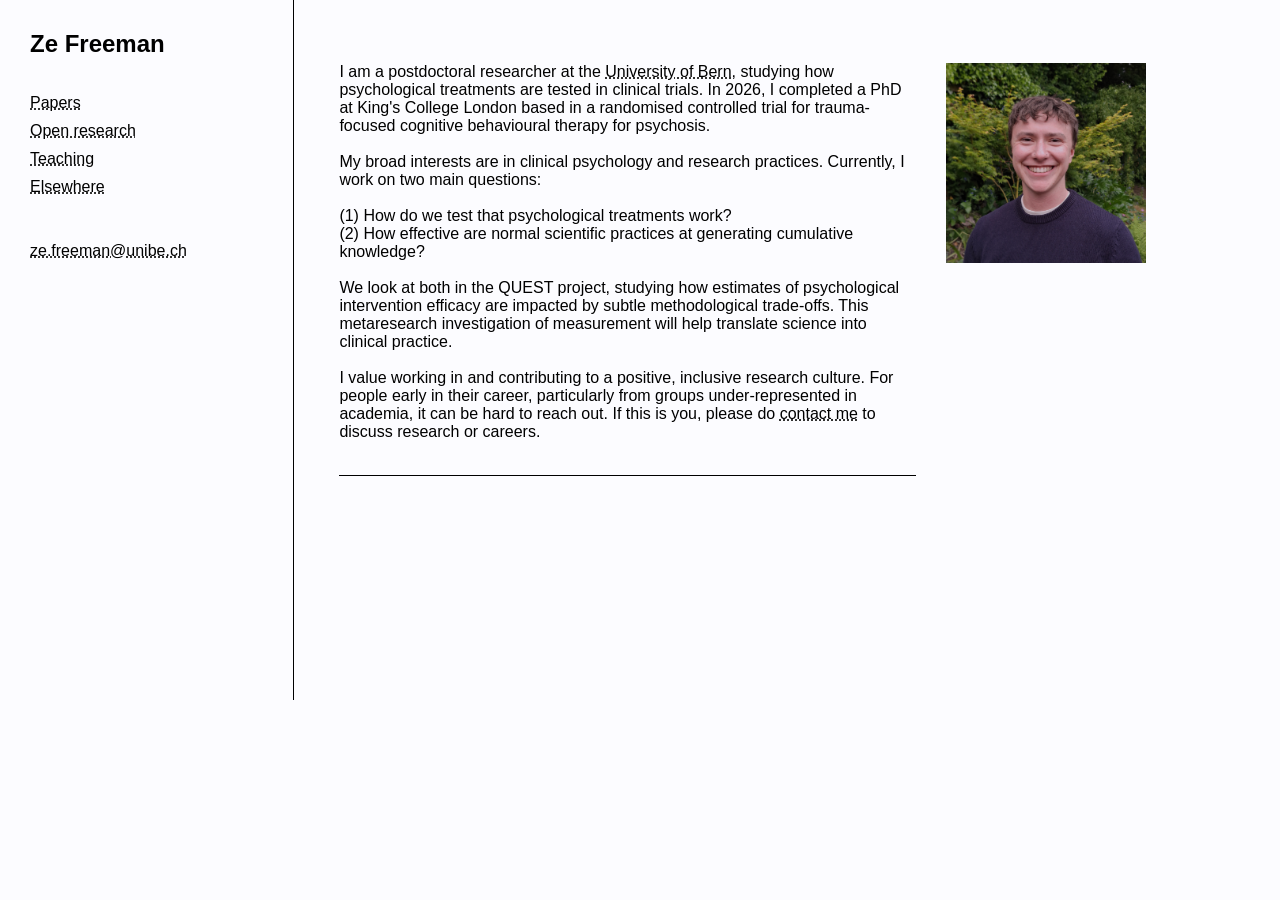
==== index.html @ 98646a34 "email" ====
<!DOCTYPE html>
<html lang="en">
<!-- 20260706 ZROF, Bern, Switzerland -->

<head>
    <meta name="viewport" content="width=device-width, initial-scale=1.0, user-scalable=0">
    <meta name="author" content="Ze Freeman">
    <meta name="keywords" content="ze, freeman">
    <title>Ze Freeman</title>
    <link rel="stylesheet" href="style.css">
    <link rel="icon" type="image/x-icon" href="assets/favicon.ico"/>
</head>

<body>
    <div class="container">
    
        <nav>
            <ul>
            	<h1><a href="index.html" class="no-underline">Ze Freeman</a></h1>
            	<br><br>
			    <li><a href="papers.html">Papers</a></li>
			    <li><a href="open_research.html">Open research</a></li>
			    <li><a href="teaching.html">Teaching</a></li>
                <li><a href="elsewhere.html">Elsewhere</a></li>
                <br><br>
                <li><a href= "mailto: ze.freeman@unibe.ch">ze.freeman@unibe.ch</a></li>
            </ul>
        </nav>
        
        <article>    
			<div class="row">
	  			<div class="column-wide">
            		<br>
            			<p>
                            I am a postdoctoral researcher at the 
                            <a href="https://www.dig.psy.unibe.ch/about_us/team/index_eng.html">
                            University of Bern</a>, studying how psychological treatments are 
                            tested in clinical trials. In 2026, I completed a PhD at King's 
                            College London based in a randomised controlled trial for 
                            trauma-focused cognitive behavioural therapy for psychosis.
                           <br><br>
                           My broad interests are in clinical psychology and research practices. 
                           Currently, I work on two main questions:
                           <br><br>
                           (1) How do we test that psychological treatments work?
                           <br>
                           (2) How effective are normal scientific practices at generating 
                           cumulative knowledge?
                           <br><br>
                           We look at both in the QUEST project, studying how estimates of  
                           psychological intervention efficacy are impacted by subtle methodological 
                           trade-offs. This metaresearch investigation of measurement will help 
                           translate science into clinical practice.
                           <br><br>
                           I value working in and contributing to a positive, inclusive research 
                           culture. For people early in their career, particularly from groups 
                           under-represented in academia, it can be hard to reach out. If this is 
                           you, please do 
                           <a href="elsewhere.html">contact me</a> to discuss research or careers. 
                <br><br>
            	</p>
            	<hr>
        		</div>
           <div class="column-narrow">
           		<br>
           		<img src="assets/zeke.jpg" alt="ze smiling at the camera in front of trees" 
           		class="pic">
           </div>
        </article>
        
    </div>  
</body>

</html>
---- style.css ----
/* reset styles */
* {
    margin: 0;
    padding: 0;
    box-sizing: border-box;
}

/* Degheest typeface 
 @font-face {
  font-family: Degheest;
  src: url(Latitude-Regular.woff);
}*/

body {
  font-family: Helvetica, Arial, sans-serif;
  font-size: 16px;
  background: #fcfcff;
}

/* hr width consistently across browsers */
hr {
  border: none;
  height: 1px;
  background: black;
  margin: 1em 0; /* optional spacing */
}

/* flexbox layout */
.container {
    display: flex;
    flex-direction: row;
    width: 100%;
}

/* navigation */
nav {
    width: 23%;
    height: 700px;
    padding: 30px;
    background: #fcfcff;  /* #f7f4fb; */
    border-right: 1px solid black;
    flex-shrink: 0;
}

nav ul {
    list-style: none;
    padding: 0;
    margin: 0;
}

nav ul li {
    display: block;
    margin-bottom: 10px;
}

/* columns? */
* {
  box-sizing: border-box;
}

/* Use Flexbox for columns */
.row {
  display: flex;
  flex-wrap: wrap;
  gap: 10px;
}

.column-wide {
  flex: 2;
  padding: 10px;
  min-width: 250px;
}

.column-narrow {
  flex: 1;
  padding: 10px;
}

/* Responsive for mobile/small sites */
@media (max-width: 600px) {
  .column,
  .column-narrow {
    flex: 0 0 100%;
    max-width: 100%;
  }
}


.pic {
  max-width: 200px;
  max-height: 230px;
  width: 100%;
  height: auto;
}



/* links */
a {
    color: black;
    text-decoration-style: dotted;
}

a:hover, a:active {
    color: #3b4a1e
}

/* no underline designation */
.no-underline {
  text-decoration: none !important;
}

/* article */
article {
    width: 57%;
    padding: 35px;
    height: 700px;
    flex-grow: 1;
    min-width: 0;
}



/* responsive to small sites*/
@media (max-width: 900px) {
  .container {
      flex-direction: column;
  }

  nav {
      width: 100%;
      height: auto;
      border-right: none;
      border-bottom: 1px solid black;
  }

  article {
      width: 100%;
      height: auto;
  }
}
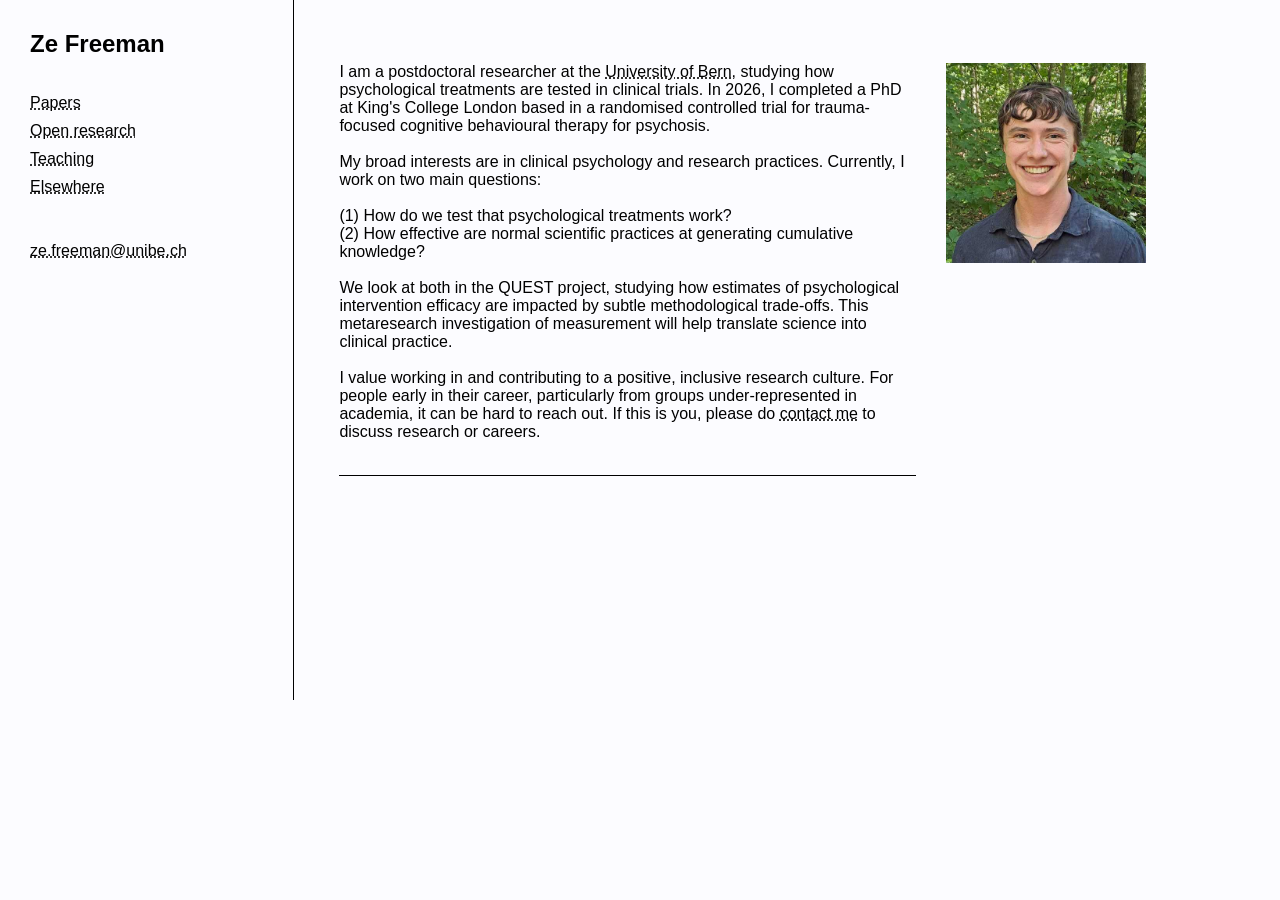
==== commit 27930a10: "pic" ====
--- a/index.html
+++ b/index.html
@@ -63,7 +63,7 @@
         		</div>
            <div class="column-narrow">
            		<br>
-           		<img src="assets/zeke.jpg" alt="ze smiling at the camera in front of trees" 
+           		<img src="assets/ze_bern.png" alt="ze smiling at the camera in front of trees" 
            		class="pic">
            </div>
         </article>
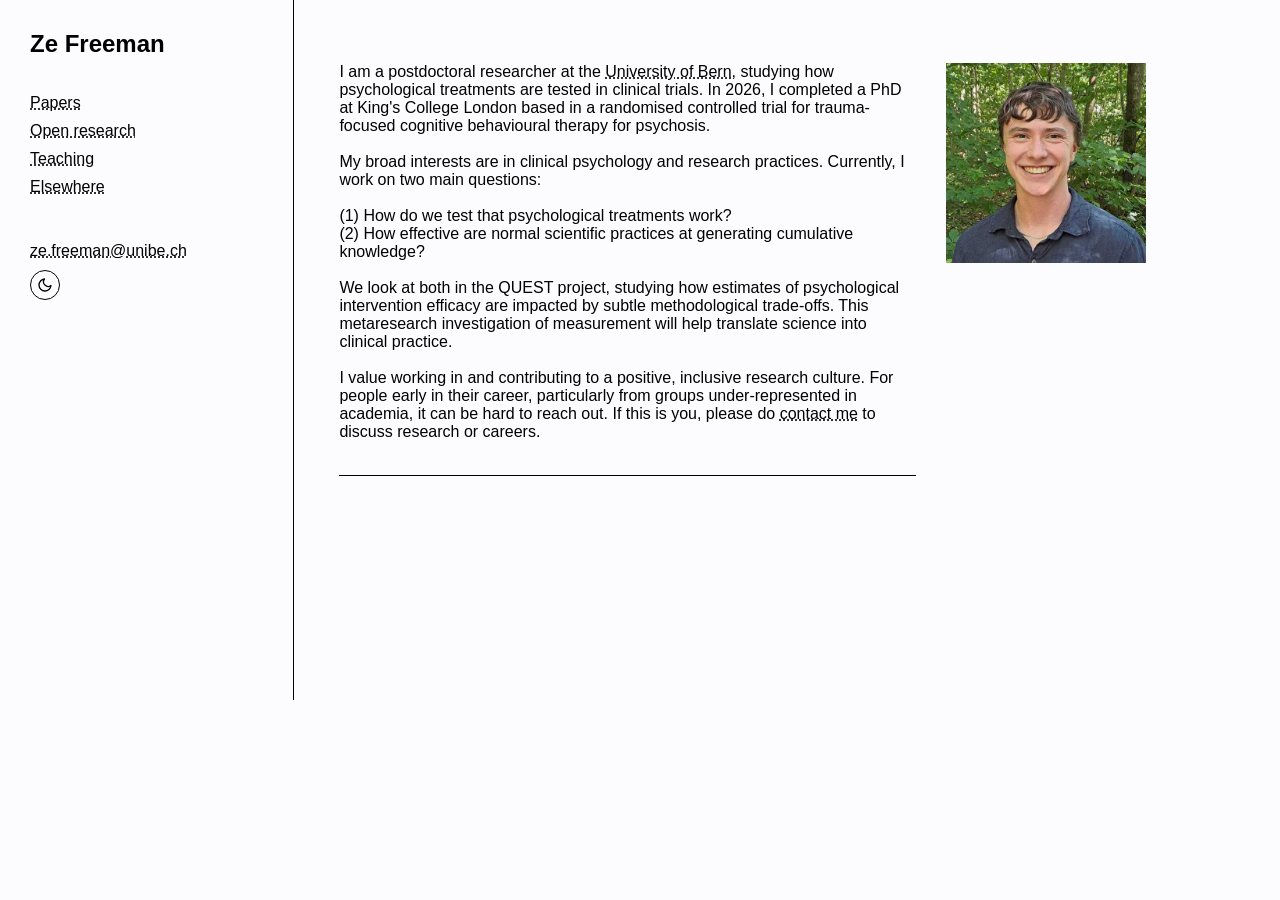
==== commit 2f1ece95: "dark mode" ====
--- a/index.html
+++ b/index.html
@@ -1,6 +1,6 @@
 <!DOCTYPE html>
 <html lang="en">
-<!-- 20260706 ZROF, Bern, Switzerland -->
+<!-- 20260923 ZROF, Bern, Switzerland -->
 
 <head>
     <meta name="viewport" content="width=device-width, initial-scale=1.0, user-scalable=0">
@@ -9,6 +9,7 @@
     <title>Ze Freeman</title>
     <link rel="stylesheet" href="style.css">
     <link rel="icon" type="image/x-icon" href="assets/favicon.ico"/>
+    <script src="theme.js"></script>
 </head>
 
 <body>
@@ -24,6 +25,7 @@
                 <li><a href="elsewhere.html">Elsewhere</a></li>
                 <br><br>
                 <li><a href= "mailto: ze.freeman@unibe.ch">ze.freeman@unibe.ch</a></li>
+                <li><button id="theme-toggle" class="theme-toggle" type="button" aria-label="Toggle dark mode"></button></li>
             </ul>
         </nav>
         
--- a/style.css
+++ b/style.css
@@ -3,6 +3,23 @@
     margin: 0;
     padding: 0;
     box-sizing: border-box;
+}
+
+/* theme colors */
+:root {
+  --bg: #fcfcff;
+  --nav-bg: #fcfcff;
+  --text-color: black;
+  --border-color: black;
+  --link-hover: #3b4a1e;
+}
+
+:root[data-theme="dark"] {
+  --bg: #16171b;
+  --nav-bg: #16171b;
+  --text-color: #e8e8ec;
+  --border-color: #55565c;
+  --link-hover: #9cc26b;
 }
 
 /* Degheest typeface 
@@ -14,14 +31,16 @@
 body {
   font-family: Helvetica, Arial, sans-serif;
   font-size: 16px;
-  background: #fcfcff;
+  background: var(--bg);
+  color: var(--text-color);
+  transition: background-color .15s ease, color .15s ease;
 }
 
 /* hr width consistently across browsers */
 hr {
   border: none;
   height: 1px;
-  background: black;
+  background: var(--border-color);
   margin: 1em 0; /* optional spacing */
 }
 
@@ -37,9 +56,10 @@
     width: 23%;
     height: 700px;
     padding: 30px;
-    background: #fcfcff;  /* #f7f4fb; */
-    border-right: 1px solid black;
+    background: var(--nav-bg);
+    border-right: 1px solid var(--border-color);
     flex-shrink: 0;
+    transition: background-color .15s ease, border-color .15s ease;
 }
 
 nav ul {
@@ -97,17 +117,44 @@
 
 /* links */
 a {
-    color: black;
+    color: var(--text-color);
     text-decoration-style: dotted;
 }
 
 a:hover, a:active {
-    color: #3b4a1e
+    color: var(--link-hover)
 }
 
 /* no underline designation */
 .no-underline {
   text-decoration: none !important;
+}
+
+/* dark mode toggle button */
+.theme-toggle {
+  display: inline-flex;
+  align-items: center;
+  justify-content: center;
+  width: 30px;
+  height: 30px;
+  padding: 0;
+  background: none;
+  border: 1px solid var(--border-color);
+  border-radius: 50%;
+  color: var(--text-color);
+  cursor: pointer;
+}
+
+.theme-toggle:hover {
+  color: var(--link-hover);
+  border-color: var(--link-hover);
+}
+
+/* hanging indent for "- " bullet lines that wrap onto multiple lines */
+.bullet {
+  display: block;
+  padding-left: 1em;
+  text-indent: -1em;
 }
 
 /* article */
@@ -131,7 +178,7 @@
       width: 100%;
       height: auto;
       border-right: none;
-      border-bottom: 1px solid black;
+      border-bottom: 1px solid var(--border-color);
   }
 
   article {
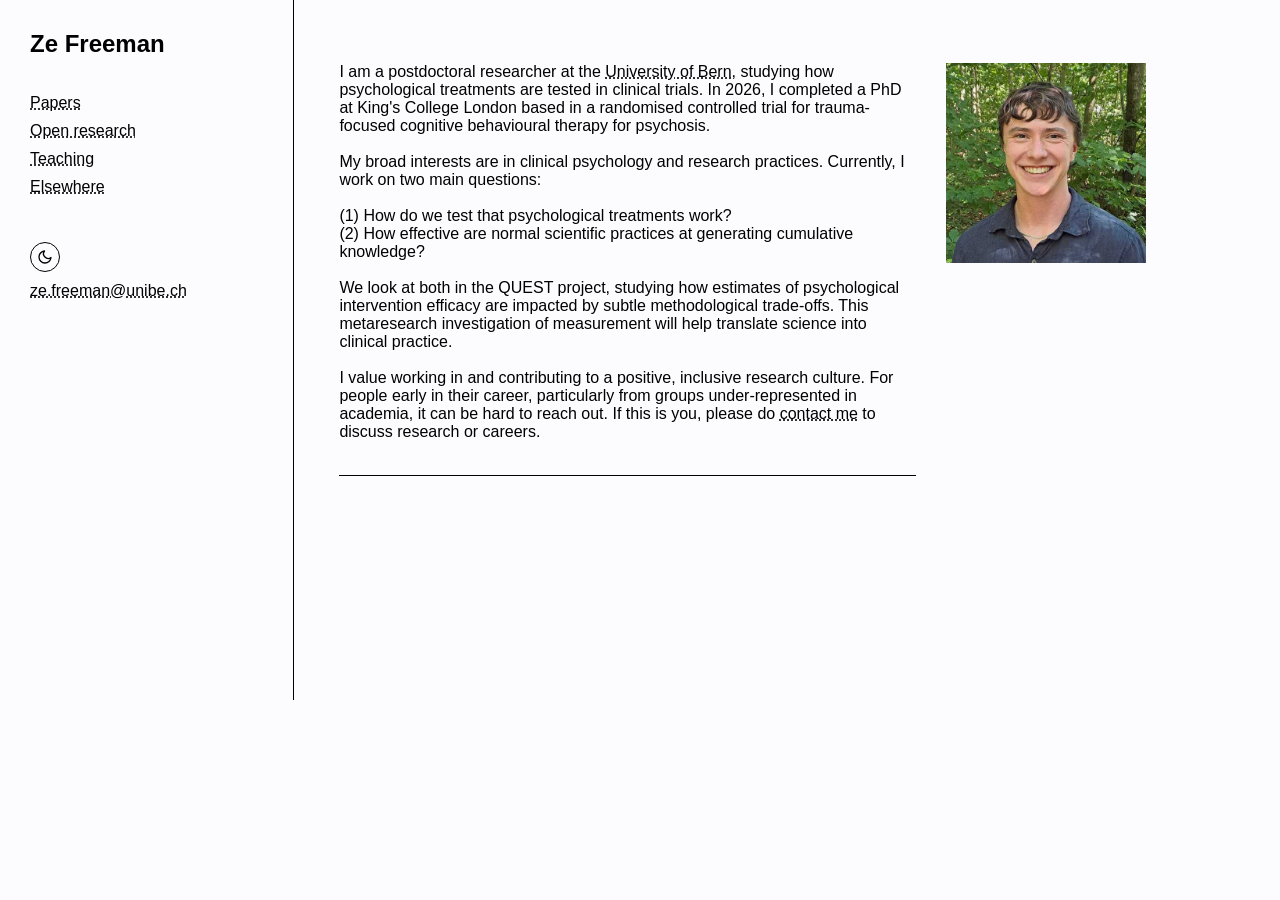
==== commit cf6fb81d: "dark mode II" ====
--- a/index.html
+++ b/index.html
@@ -9,7 +9,7 @@
     <title>Ze Freeman</title>
     <link rel="stylesheet" href="style.css">
     <link rel="icon" type="image/x-icon" href="assets/favicon.ico"/>
-    <script src="theme.js"></script>
+    <script src="theme.js?v=2"></script>
 </head>
 
 <body>
@@ -24,8 +24,8 @@
 			    <li><a href="teaching.html">Teaching</a></li>
                 <li><a href="elsewhere.html">Elsewhere</a></li>
                 <br><br>
+                <li><button id="theme-toggle" class="theme-toggle" type="button" aria-label="Toggle dark mode"></button></li>
                 <li><a href= "mailto: ze.freeman@unibe.ch">ze.freeman@unibe.ch</a></li>
-                <li><button id="theme-toggle" class="theme-toggle" type="button" aria-label="Toggle dark mode"></button></li>
             </ul>
         </nav>
         
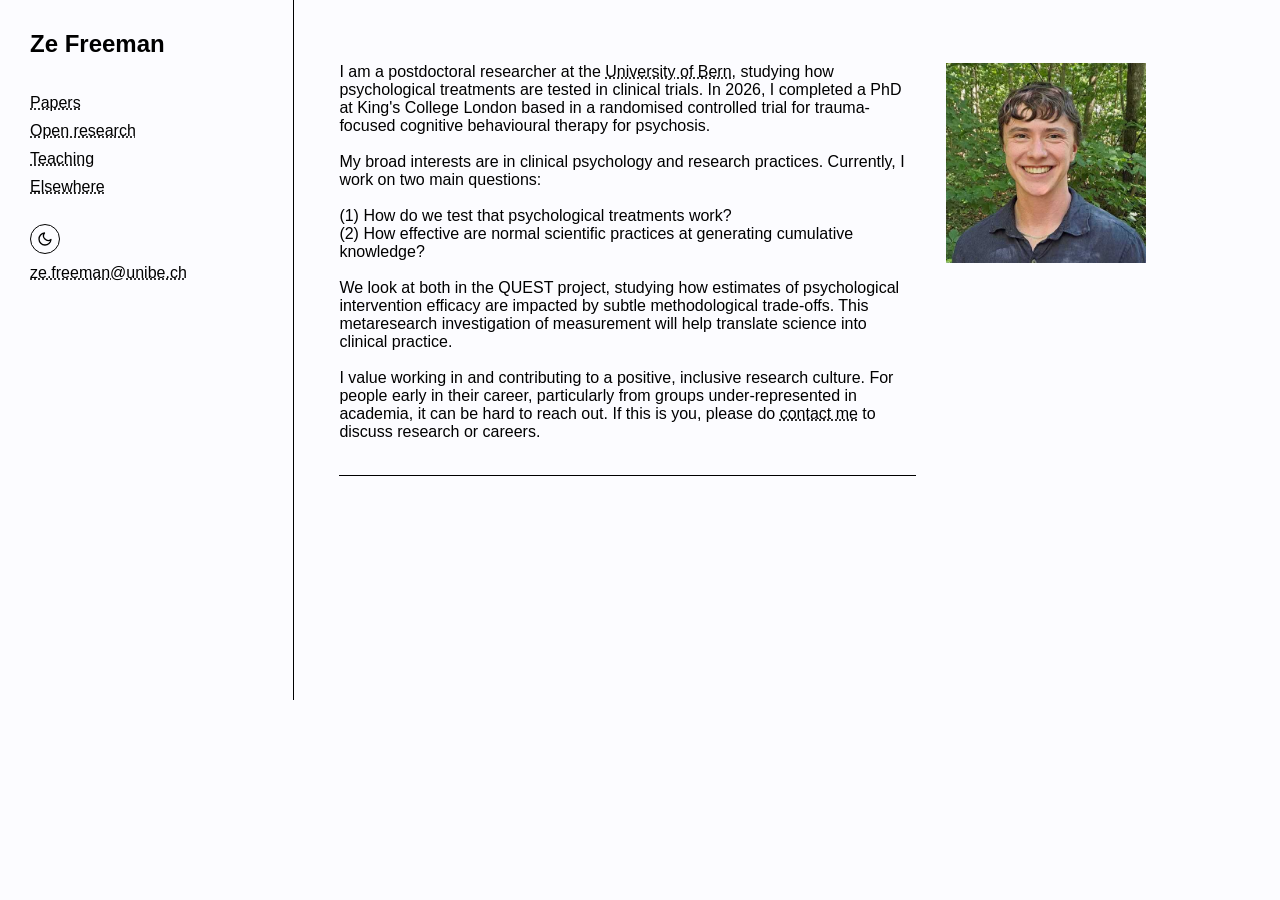
==== commit 081e6b94: "dark mode II update" ====
--- a/index.html
+++ b/index.html
@@ -23,7 +23,7 @@
 			    <li><a href="open_research.html">Open research</a></li>
 			    <li><a href="teaching.html">Teaching</a></li>
                 <li><a href="elsewhere.html">Elsewhere</a></li>
-                <br><br>
+                <br>
                 <li><button id="theme-toggle" class="theme-toggle" type="button" aria-label="Toggle dark mode"></button></li>
                 <li><a href= "mailto: ze.freeman@unibe.ch">ze.freeman@unibe.ch</a></li>
             </ul>
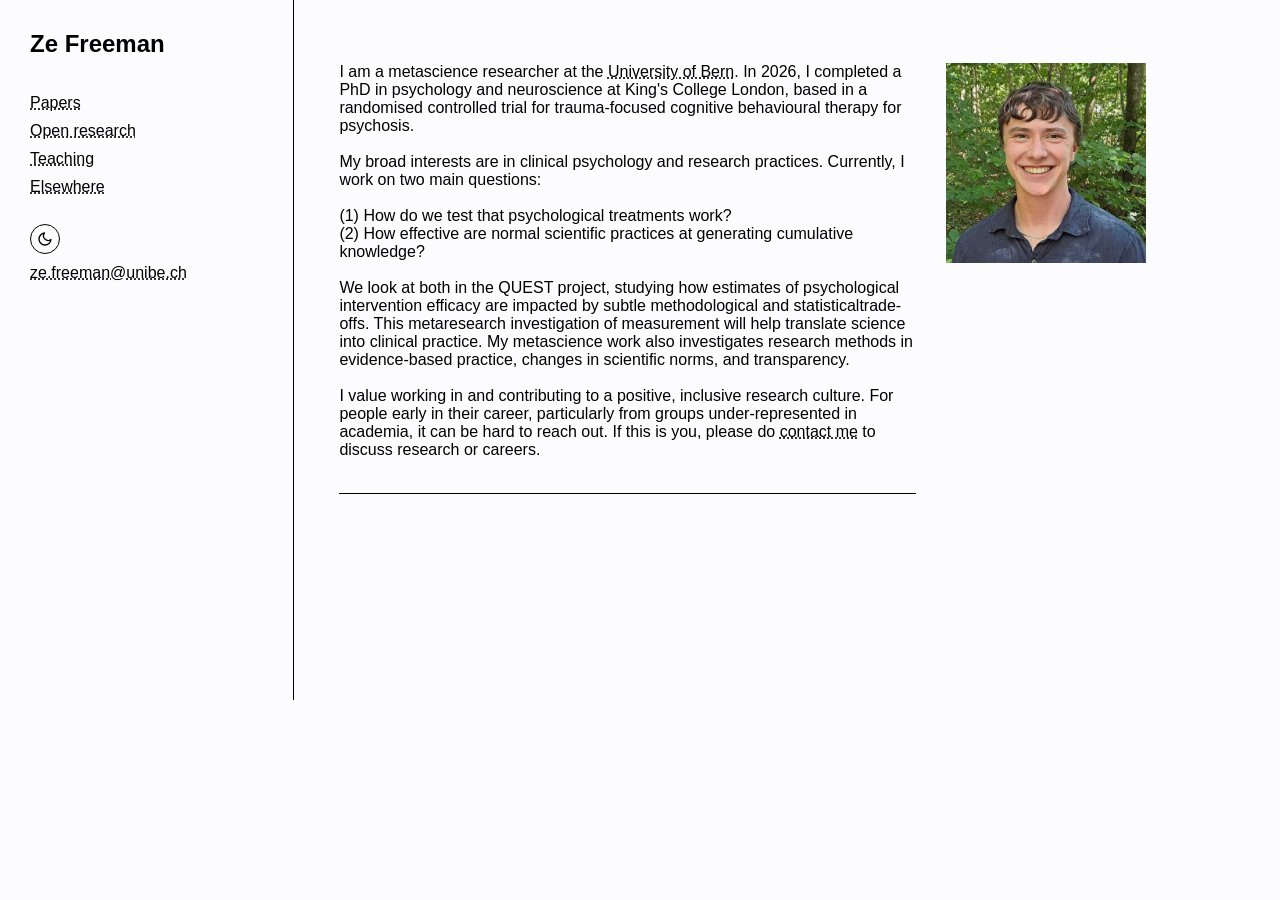
==== commit e362f1e5: "upd" ====
--- a/index.html
+++ b/index.html
@@ -1,6 +1,6 @@
 <!DOCTYPE html>
 <html lang="en">
-<!-- 20260923 ZROF, Bern, Switzerland -->
+<!-- 20261108 ZROF, Bern, Switzerland -->
 
 <head>
     <meta name="viewport" content="width=device-width, initial-scale=1.0, user-scalable=0">
@@ -34,12 +34,11 @@
 	  			<div class="column-wide">
             		<br>
             			<p>
-                            I am a postdoctoral researcher at the 
+                            I am a metascience researcher at the 
                             <a href="https://www.dig.psy.unibe.ch/about_us/team/index_eng.html">
-                            University of Bern</a>, studying how psychological treatments are 
-                            tested in clinical trials. In 2026, I completed a PhD at King's 
-                            College London based in a randomised controlled trial for 
-                            trauma-focused cognitive behavioural therapy for psychosis.
+                            University of Bern</a>. In 2026, I completed a PhD in psychology and
+                            neuroscience at King's College London, based in a randomised controlled 
+                            trial for trauma-focused cognitive behavioural therapy for psychosis.
                            <br><br>
                            My broad interests are in clinical psychology and research practices. 
                            Currently, I work on two main questions:
@@ -51,8 +50,10 @@
                            <br><br>
                            We look at both in the QUEST project, studying how estimates of  
                            psychological intervention efficacy are impacted by subtle methodological 
-                           trade-offs. This metaresearch investigation of measurement will help 
-                           translate science into clinical practice.
+                           and statisticaltrade-offs. This metaresearch investigation of measurement 
+                           will help translate science into clinical practice. My metascience work 
+                           also investigates research methods in evidence-based practice, changes 
+                           in scientific norms, and transparency. 
                            <br><br>
                            I value working in and contributing to a positive, inclusive research 
                            culture. For people early in their career, particularly from groups 
--- a/style.css
+++ b/style.css
@@ -132,6 +132,8 @@
 
 /* dark mode toggle button */
 .theme-toggle {
+  -webkit-appearance: none;
+  appearance: none;
   display: inline-flex;
   align-items: center;
   justify-content: center;
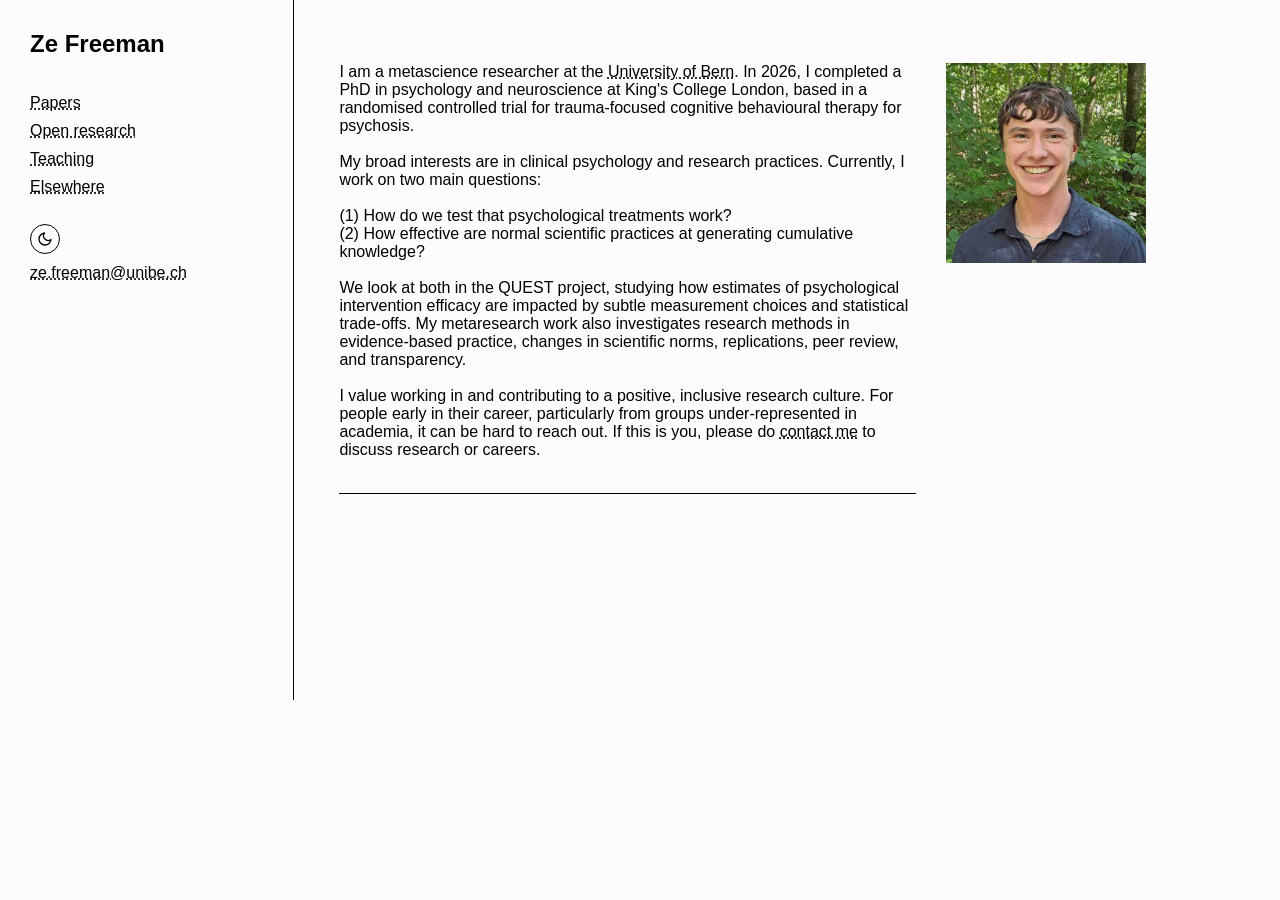
==== commit 09781e83: "upd" ====
--- a/index.html
+++ b/index.html
@@ -49,11 +49,10 @@
                            cumulative knowledge?
                            <br><br>
                            We look at both in the QUEST project, studying how estimates of  
-                           psychological intervention efficacy are impacted by subtle methodological 
-                           and statisticaltrade-offs. This metaresearch investigation of measurement 
-                           will help translate science into clinical practice. My metascience work 
+                           psychological intervention efficacy are impacted by subtle measurement  
+                           choices and statistical trade-offs. My metaresearch work 
                            also investigates research methods in evidence-based practice, changes 
-                           in scientific norms, and transparency. 
+                           in scientific norms, replications, peer review, and transparency. 
                            <br><br>
                            I value working in and contributing to a positive, inclusive research 
                            culture. For people early in their career, particularly from groups 
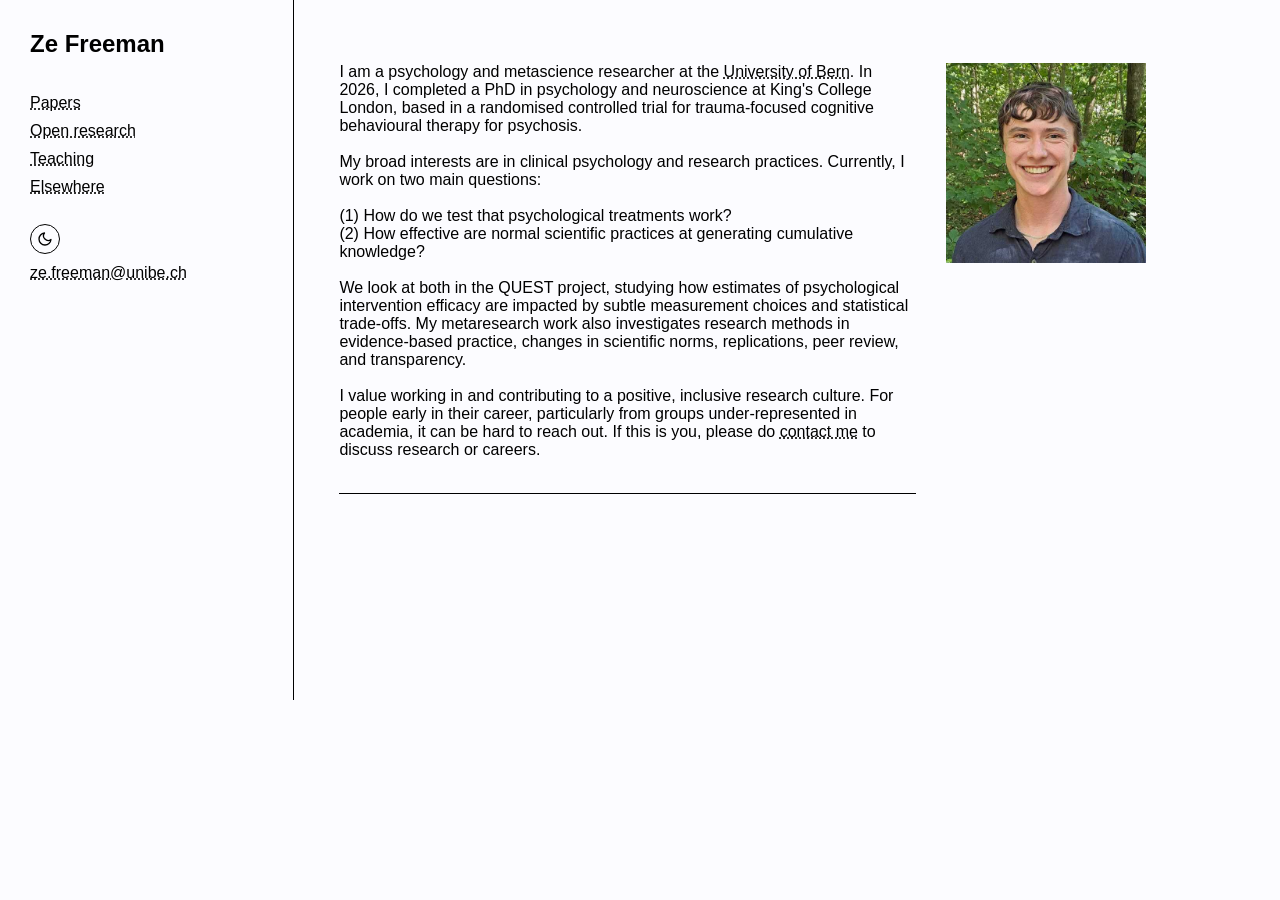
==== commit d7009d96: "upd" ====
--- a/index.html
+++ b/index.html
@@ -1,6 +1,6 @@
 <!DOCTYPE html>
 <html lang="en">
-<!-- 20261108 ZROF, Bern, Switzerland -->
+<!-- 20261112 ZROF, Bern, Switzerland -->
 
 <head>
     <meta name="viewport" content="width=device-width, initial-scale=1.0, user-scalable=0">
@@ -34,7 +34,7 @@
 	  			<div class="column-wide">
             		<br>
             			<p>
-                            I am a metascience researcher at the 
+                            I am a psychology and metascience researcher at the 
                             <a href="https://www.dig.psy.unibe.ch/about_us/team/index_eng.html">
                             University of Bern</a>. In 2026, I completed a PhD in psychology and
                             neuroscience at King's College London, based in a randomised controlled 
